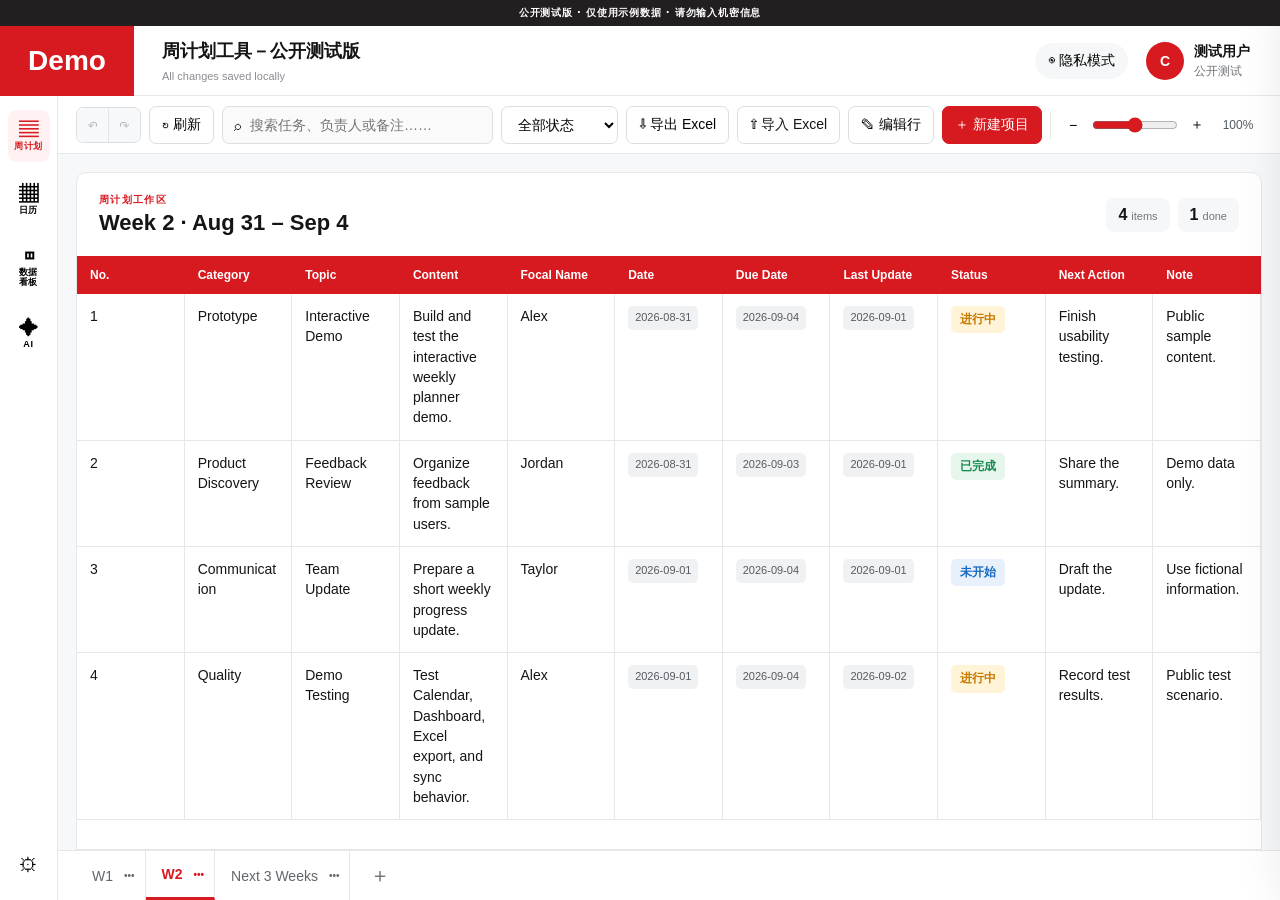
==== zh/index.html @ 909f1bc5 "Force refresh Dashboard print styles" ====
<!doctype html>
<html lang="zh-CN">
<head>
  <meta charset="UTF-8" />
  <meta name="viewport" content="width=device-width, initial-scale=1" />
  <title>Finance DT Weekly Plan</title>
  <link rel="stylesheet" href="styles.css" />
  <link rel="stylesheet" href="details.css" />
  <link rel="stylesheet" href="calendar.css" />
  <link rel="stylesheet" href="dashboard.css?v=20260903-2" /><link rel="stylesheet" href="demo.css" />
</head>
<body><div class="demo-banner">公开测试版 · 仅使用示例数据 · 请勿输入机密信息</div>
  <header class="topbar">
    <div class="brand">Demo</div>
    <div class="titleblock"><h1>周计划工具－公开测试版</h1><span id="saveState">所有更改均已保存在本浏览器</span></div>
    <button class="iconbtn" id="privacyBtn" title="隐私设置">◉ <span>隐私模式</span></button>
    <div class="avatar">C</div><div class="profile"><b>测试用户</b><small>公开测试</small></div>
  </header>
  <div class="app">
    <aside class="rail"><button id="weeklyBtn" class="selected ai-launch" title="打开周计划"><b>▤</b><small>周计划</small></button><button id="calendarBtn" class="ai-launch" title="打开日历"><b>▦</b><small>日历</small></button><button id="dashboardBtn" class="ai-launch dashboard-launch" title="打开数据看板"><b>◫</b><small>数据<br>看板</small></button><button id="railAI" class="ai-launch" title="打开 AI 助手"><b>✦</b><small>AI</small></button><span></span><button title="设置">⚙</button></aside>
    <aside class="agent hidden" id="agent">
      <div class="agenthead"><b>AI 助手</b><button id="closeAgent">×</button></div>
      <div class="agentbody" id="chat">
        <div class="welcome"><div class="spark">✦</div><h2>你好！👋</h2><p>我是你的计划助手，可以总结进度、发现风险并建议下一步行动。</p></div>
        <div class="privacy-note"><b>隐私优先</b><br><span id="privacyModeText">本地模式：计划数据仅保存在当前浏览器中。</span></div>
        <p class="label">可以试着问我</p>
        <div class="suggestions">
          <button>总结本周进展</button><button>本周有哪些风险？</button><button>建议下一步优先事项</button><button>哪些任务已逾期？</button>
        </div>
      </div>
      <form id="chatForm"><textarea id="chatInput" rows="2" placeholder="询问你的周计划……"></textarea><button type="submit">➤</button></form>
      <small class="disclaimer">AI 可能出错，请核对结果。</small>
    </aside>
    <main id="weeklyView">
      <div class="toolbar">
        <div class="history-controls"><button id="undoBtn" title="Undo (Command/Ctrl + Z)" disabled>↶</button><button id="redoBtn" title="Redo (Command/Ctrl + Shift + Z)" disabled>↷</button></div>
        <button id="refreshBtn" title="刷新周计划">↻ 刷新</button>
        <div class="search">⌕ <input id="search" placeholder="搜索任务、负责人或备注……" /></div>
        <select id="statusFilter"><option value="">全部状态</option><option>完成</option><option>WIP</option><option>Not Started</option></select>
        <button id="exportBtn">⇩ 导出 Excel</button><label class="button">⇧ 导入 Excel<input id="importInput" type="file" accept=".xlsx,.xls" hidden></label>
        <button id="editBtn">✎ 编辑行</button><button id="addBtn" class="primary">＋ 新建项目</button>
        <div class="zoom-control" title="Pinch trackpad or Ctrl/Command + scroll to zoom"><button id="zoomOut" aria-label="Zoom out">−</button><input id="zoomRange" type="range" min="60" max="140" step="5"><button id="zoomIn" aria-label="Zoom in">＋</button><button id="zoomValue" title="Reset zoom">100%</button></div>
      </div>
      <section class="sheet" id="sheet">
        <div class="sheethead"><div><p class="eyebrow">周计划工作区</p><h2 id="sheetTitle">Week 2 · Aug 31 – Sep 4</h2></div><div class="metrics" id="metrics"></div></div>
        <div class="tablewrap"><table><thead id="thead"></thead><tbody id="tbody"></tbody></table></div>
      </section>
      <nav class="tabs" id="tabs"></nav>
    </main>
    <main id="calendarView" class="calendar-view hidden">
      <div class="calendar-toolbar"><div><p class="eyebrow">每日计划</p><h2>日历</h2></div><div class="month-nav"><button id="prevMonth">‹</button><button id="todayBtn">今天</button><button id="nextMonth">›</button></div><button id="monthTitle" class="month-title" title="选择月份和年份"></button><button id="backToWeekly">返回周计划</button></div>
      <div class="calendar-layout"><section class="calendar-card"><div class="weekdays"><span>Sun</span><span>Mon</span><span>Tue</span><span>Wed</span><span>Thu</span><span>Fri</span><span>Sat</span></div><div class="calendar-grid" id="calendarGrid"></div></section><aside class="day-panel"><div class="day-heading"><div><p class="eyebrow">所选日期</p><h2 id="selectedDateTitle"></h2></div><button id="addTodo" class="primary">＋ 添加待办</button></div><div id="todoList" class="todo-list"></div></aside></div>
    </main>
    <main id="dashboardView" class="dashboard-view hidden">
      <div class="dashboard-toolbar"><div><p class="eyebrow">概览</p><h2>周度数据看板</h2><p id="dashboardPrintMeta" class="dashboard-print-meta"></p></div><label>周次<select id="dashboardWeek"></select></label><button id="dashboardExportPdf">⇩ 导出 PDF</button><button id="dashboardRefresh">↻ 刷新</button></div>
      <div class="dashboard-scroll"><section class="dashboard-cards" id="dashboardCards"></section><section class="dashboard-grid"><article class="dash-panel"><div class="panel-head"><h3>状态概览</h3><span id="weekComparison"></span></div><div id="statusOverview"></div></article><article class="dash-panel"><div class="panel-head"><h3>类别分布</h3></div><div id="categoryBreakdown"></div></article><article class="dash-panel"><div class="panel-head"><h3>需关注事项</h3></div><div id="attentionList"></div></article><article class="dash-panel"><div class="panel-head"><h3>每日计划与同步状态</h3></div><div id="dailyHealth"></div></article></section></div>
    </main>
  </div>
  <div class="drawer-backdrop" id="drawerBackdrop"></div>
  <aside class="edit-drawer" id="editDrawer">
    <div class="drawer-head"><div><p class="eyebrow">计划项目</p><h2 id="drawerTitle">编辑项目</h2></div><button id="closeDrawer">×</button></div>
    <form id="rowForm"><div id="formFields"></div><div class="drawer-actions"><button type="button" id="deleteRow" class="danger">删除</button><span></span><button type="button" id="cancelRow">取消</button><button type="submit" class="primary">保存</button></div></form>
  </aside>
  <div class="tab-menu" id="tabMenu"><button id="renameTab">✎ 重命名</button><button id="duplicateTab">▣ 复制</button><button id="deleteTab" class="delete-tab">⌫ Delete</button></div>
  <div class="row-menu" id="rowMenu"><button id="contextEdit">✎ 编辑行</button><button id="contextDuplicate">▣ 复制行</button><button id="contextDelete" class="delete-row-action">⌫ 删除行</button></div>
  <dialog id="todoDialog" class="todo-dialog"><form id="todoForm"><button type="button" class="x" id="closeTodo">×</button><p class="eyebrow">每日计划</p><h2 id="todoDialogTitle">添加待办</h2><label>标题<input name="title" required placeholder="需要完成什么？"></label><label>详情<textarea name="details" placeholder="备注或期望结果"></textarea></label><label>Status<select name="status"><option>Not Started</option><option>WIP</option><option>完成</option></select></label><label>Link <span class="optional">选填</span><input name="link" type="url" placeholder="https://example.com/document"></label><div class="daily-sync-hint">保存后，可点击待办上的<b>同步到周计划</b>，继续填写类别、负责人、日期和状态等信息。</div><div class="dialog-actions"><button type="button" id="deleteTodo" class="todo-delete">删除</button><span></span><button type="button" id="cancelTodo">取消</button><button class="primary" type="submit" id="saveTodo">添加待办</button></div></form></dialog>
  <dialog id="monthPicker" class="month-picker"><form method="dialog"><button class="x" value="cancel">×</button><p class="eyebrow">跳转日期</p><h2>选择月份和年份</h2><div class="wheel-picker"><label>月份<select id="monthWheel" size="5"></select></label><label>年份<select id="yearWheel" size="5"></select></label></div><div class="dialog-actions"><button value="cancel">取消</button><button value="default" id="applyMonth" class="primary">应用</button></div></form></dialog>
  <dialog id="privacyDialog"><form method="dialog"><button class="x">×</button><p class="eyebrow">AI 与数据</p><h2>隐私设置</h2><label class="toggleline"><span><b>使用已连接的 AI</b><small>将当前可见页面发送至公司管理的服务器。</small></span><input id="remoteToggle" type="checkbox" disabled></label><div class="policy"><b>建议的正式环境配置</b><p>API 密钥应仅保存在服务器端；启用 SSO 和角色权限；只发送必要数据；关闭模型响应存储，并确认公司的数据保留要求。</p></div><button class="primary" value="default">完成</button></form></dialog>
  <script src="vendor/exceljs.min.js"></script>
  <script src="app.js"></script>
</body>
</html>
---- zh/styles.css ----
:root{--red:#d71920;--red2:#b70910;--ink:#151515;--muted:#6f7378;--line:#e6e7e9;--soft:#f6f7f8;--green:#178b50;--amber:#c77a00;--blue:#1769c2}*{box-sizing:border-box}body{margin:0;font:14px Inter,ui-sans-serif,-apple-system,BlinkMacSystemFont,"Segoe UI",sans-serif;color:var(--ink);background:#fafafa}button,input,select,textarea{font:inherit}.topbar{height:70px;display:flex;align-items:center;background:#fff;border-bottom:1px solid var(--line)}.brand{height:70px;width:134px;background:var(--red);color:#fff;font-size:28px;font-weight:800;display:grid;place-items:center}.titleblock{padding:0 28px;flex:1}.titleblock h1{font-size:18px;margin:0 0 4px}.titleblock span{font-size:11px;color:#8a8d91}.avatar{width:38px;height:38px;border-radius:50%;background:var(--red);color:#fff;display:grid;place-items:center;font-weight:700;margin-left:18px}.profile{display:flex;flex-direction:column;margin:0 30px 0 10px}.profile small{color:var(--muted);margin-top:3px}.iconbtn{border:0;background:#f6f7f8;border-radius:20px;padding:9px 13px}.menubar{height:42px;display:flex;align-items:center;padding-left:148px;background:#fff;border-bottom:1px solid var(--line);gap:4px}.menubar button{border:0;background:transparent;padding:8px 14px;color:#484b50;border-radius:6px}.menubar .active{color:var(--red);background:#fff1f1}.app{height:calc(100vh - 112px);display:grid;grid-template-columns:58px 305px minmax(0,1fr)}.rail{background:#fff;border-right:1px solid var(--line);display:flex;flex-direction:column;align-items:center;padding:14px 0;gap:12px}.rail span{flex:1}.rail button{border:0;background:transparent;width:42px;height:42px;border-radius:9px;font-size:19px}.rail .selected,.rail button:hover{color:var(--red);background:#fff1f1}.agent{background:#fff;border-right:1px solid var(--line);display:flex;flex-direction:column;min-width:0}.agenthead{padding:20px;display:flex;justify-content:space-between;border-bottom:1px solid var(--line)}.agenthead button,.x{border:0;background:none;font-size:22px}.agentbody{padding:22px 16px;overflow:auto;flex:1}.spark{color:var(--red);font-size:25px}.welcome h2{font-size:20px;margin:12px 0 7px}.welcome p{line-height:1.6;color:#555}.privacy-note{background:#f4faf6;border:1px solid #d7ebdd;color:#245f3c;padding:12px;border-radius:9px;line-height:1.5}.privacy-note span{font-size:12px}.label{font-size:12px;color:#777;font-weight:700;margin-top:22px}.suggestions{display:flex;flex-wrap:wrap;gap:8px}.suggestions button{border:1px solid #ffd8d8;color:var(--red2);background:#fff7f7;border-radius:7px;padding:8px;text-align:left}.bubble{padding:11px 12px;margin:12px 0;border-radius:10px;line-height:1.55;white-space:pre-wrap}.bubble.user{background:#fff0f0;margin-left:30px}.bubble.ai{background:#f3f4f5;margin-right:10px}.agent form{margin:12px 14px 5px;border:1px solid #dcdfe2;border-radius:9px;display:flex;align-items:flex-end}.agent textarea{border:0;resize:none;padding:12px;outline:0;flex:1}.agent form button{border:0;background:var(--red);color:#fff;border-radius:50%;width:30px;height:30px;margin:8px}.disclaimer{text-align:center;color:#999;margin-bottom:10px}main{min-width:0;display:flex;flex-direction:column;background:#f7f8f9}.toolbar{height:58px;background:#fff;border-bottom:1px solid var(--line);display:flex;align-items:center;gap:8px;padding:0 18px}.toolbar button,.button,.toolbar select{border:1px solid #dcdfe2;background:#fff;border-radius:7px;padding:9px 12px;white-space:nowrap}.search{display:flex;align-items:center;gap:7px;border:1px solid #dcdfe2;background:#fafafa;border-radius:7px;padding:0 11px;flex:1;max-width:340px}.search input{height:36px;border:0;outline:0;background:transparent;width:100%}.primary{background:var(--red)!important;color:#fff!important;border-color:var(--red)!important}.sheet{margin:18px 18px 0;background:#fff;border:1px solid var(--line);border-radius:10px 10px 0 0;overflow:hidden;flex:1;min-height:0;display:flex;flex-direction:column}.sheethead{padding:20px 22px;display:flex;align-items:center;justify-content:space-between}.sheethead h2{margin:3px 0 0;font-size:22px}.eyebrow{color:var(--red);font-size:10px;letter-spacing:.13em;font-weight:800;margin:0}.metrics{display:flex;gap:8px}.metric{padding:8px 12px;background:var(--soft);border-radius:8px}.metric b{font-size:16px;margin-right:4px}.metric span{font-size:11px;color:#73767b}.tablewrap{overflow:auto;flex:1}.tablewrap table{border-collapse:separate;border-spacing:0;width:100%;min-width:1500px}.tablewrap th{position:sticky;top:0;z-index:1;background:var(--red);color:#fff;text-align:left;padding:12px 13px;font-size:12px}.tablewrap td{padding:12px 13px;border-right:1px solid var(--line);border-bottom:1px solid var(--line);vertical-align:top;line-height:1.45}.tablewrap tr:hover td{background:#fffafa}.tablewrap [contenteditable=true]{background:#fffbe8;outline:1px solid #f0c851}.badge{display:inline-block;padding:5px 9px;border-radius:5px;font-size:12px;font-weight:600}.done{background:#e7f6ed;color:var(--green)}.wip{background:#fff4d8;color:var(--amber)}.not-started{background:#e8f1fb;color:var(--blue)}.high{background:#fff0f0;color:#c5151c}.medium{background:#fff5e2;color:#ad6700}.tabs{height:50px;background:#fff;border-top:1px solid var(--line);display:flex;padding-left:18px}.tabs button{border:0;border-right:1px solid var(--line);background:#fff;padding:0 20px;color:#62666a}.tabs button.active{color:var(--red);border-bottom:3px solid var(--red);font-weight:700}dialog{border:0;border-radius:14px;padding:0;box-shadow:0 20px 80px #0004;max-width:500px}dialog::backdrop{background:#10101066}dialog form{padding:28px}.x{float:right}.toggleline{display:flex;justify-content:space-between;gap:30px;padding:18px 0}.toggleline span{display:flex;flex-direction:column;gap:5px}.toggleline small{color:var(--muted);line-height:1.4}.toggleline input{width:22px}.policy{background:#f5f6f7;padding:15px;border-radius:8px;margin-bottom:18px}.policy p{color:#5c6065;line-height:1.5;margin-bottom:0}@media(max-width:900px){.app{grid-template-columns:52px minmax(0,1fr)}.agent{position:fixed;z-index:5;left:52px;top:112px;bottom:0;width:310px;box-shadow:10px 0 30px #0002}.agent.hidden{display:none}.menubar{padding-left:10px}.brand{width:105px}.toolbar #exportBtn,.toolbar .button{display:none}}@media(min-width:901px){.agent.hidden{display:none}.app:has(.agent.hidden){grid-template-columns:58px minmax(0,1fr)}}
---- zh/details.css ----
.menubar { display: none; }
.app { height: calc(100vh - 70px); }
.app main { height: 100%; overflow: hidden; }
.sheet { min-height: 0; }
.zoom-control { display: flex; align-items: center; gap: 3px; margin-left: auto; padding-left: 8px; border-left: 1px solid var(--line); }
.history-controls { display: flex; border: 1px solid #dcdfe2; border-radius: 7px; overflow: hidden; flex: 0 0 auto; }
.history-controls button { border: 0; border-radius: 0; padding: 8px 11px; font-size: 18px; line-height: 18px; }
.history-controls button + button { border-left: 1px solid #e3e5e7; }
.history-controls button:disabled { color: #b8bcc0; background: #f7f8f9; cursor: not-allowed; }
.zoom-control button { border: 0; background: transparent; padding: 5px 7px; min-width: 28px; }
.zoom-control input { width: 86px; accent-color: var(--red); cursor: ew-resize; }
.zoom-control #zoomValue { min-width: 48px; color: #555b61; font-size: 12px; }
.tablewrap { min-height: 0; overflow-x: auto; overflow-y: auto; }
.tablewrap table { min-width: 0; table-layout: fixed; }
.tablewrap th { overflow: visible; }
.tablewrap td { overflow: hidden; text-overflow: ellipsis; word-break: break-word; }
.tablewrap th { font-size: var(--table-head-size, 12px); }
.tablewrap td { padding: var(--cell-pad-y, 12px) var(--cell-pad-x, 13px); }
.tablewrap tr { cursor: pointer; }
.tablewrap [contenteditable="true"] { background: inherit; outline: 0; }
.resize-handle { position: absolute; right: -3px; top: 0; width: 7px; height: 100%; cursor: col-resize; z-index: 3; }
.date-chip { display: inline-block; padding: 4px 7px; border-radius: 5px; background: #f0f1f2; color: #555b61; font-size: 11px; white-space: nowrap; }
button, .button, label[for], select, tbody tr, .resize-handle, input[type="checkbox"] { cursor: url("data:image/svg+xml,%3Csvg xmlns='http://www.w3.org/2000/svg' width='34' height='34'%3E%3Ctext x='1' y='25' font-size='23'%3E🐈‍⬛%3C/text%3E%3C/svg%3E") 4 4, pointer; }
.drawer-backdrop { position: fixed; inset: 0; background: #1113; z-index: 9; opacity: 0; pointer-events: none; transition: .2s; }
.drawer-backdrop.open { opacity: 1; pointer-events: auto; }
.edit-drawer { position: fixed; right: 0; top: 0; bottom: 0; width: min(520px, 94vw); z-index: 10; background: #fff; box-shadow: -15px 0 50px #0002; transform: translateX(105%); transition: .25s; display: flex; flex-direction: column; }
.edit-drawer.open { transform: none; }
.drawer-head { padding: 24px 28px; border-bottom: 1px solid var(--line); display: flex; justify-content: space-between; }
.drawer-head h2 { margin: 4px 0 0; }
.drawer-head button { border: 0; background: none; font-size: 26px; }
.edit-drawer form { display: flex; flex-direction: column; min-height: 0; flex: 1; }
.edit-drawer #formFields { padding: 22px 28px; overflow: auto; flex: 1; display: grid; grid-template-columns: 1fr 1fr; gap: 17px; }
.field { display: flex; flex-direction: column; gap: 7px; }
.field.wide { grid-column: 1 / -1; }
.field label { font-size: 12px; font-weight: 700; color: #4e5257; }
.field input, .field select, .field textarea { border: 1px solid #cfd3d8; border-radius: 6px; padding: 10px; outline: none; }
.field textarea { min-height: 88px; resize: vertical; }
.field input:focus, .field select:focus, .field textarea:focus { border-color: var(--red); box-shadow: 0 0 0 2px #d7192014; }
.field .new-category { display: none; margin-top: 2px; }
.field .new-category.show { display: block; }
.category-picker { position: relative; }
.category-trigger { width: 100%; min-height: 40px; display: flex; align-items: center; justify-content: space-between; border: 1px solid #cfd3d8; border-radius: 6px; padding: 8px 11px; background: #fff; text-align: left; }
.category-trigger b { color: #74787d; }
.category-menu { display: none; position: absolute; z-index: 30; top: calc(100% + 5px); left: 0; right: 0; padding: 5px; background: #fff; border: 1px solid #d8dade; border-radius: 9px; box-shadow: 0 12px 30px #0002; }
.category-menu.open { display: block; }
.category-options { max-height: 114px; overflow-y: auto; padding-right: 2px; }
.category-options button { width: 100%; height: 38px; display: grid; grid-template-columns: 10px 1fr 20px; align-items: center; gap: 8px; border: 0; border-radius: 5px; background: #fff; padding: 0 9px; text-align: left; }
.category-options button:hover, .category-options button.chosen { background: #f1f3f5; }
.category-options i { width: 7px; height: 7px; border-radius: 50%; background: #91969c; }
.category-options button:nth-child(3n+1) i { background: #d71920; }
.category-options button:nth-child(3n+2) i { background: #1769c2; }
.category-options button:nth-child(3n) i { background: #178b50; }
.category-options b { color: var(--red); }
.category-new { width: 100%; height: 40px; margin-top: 5px; border: 0; border-top: 1px solid #f1c7c9; border-radius: 0 0 6px 6px; background: #fff4f4; color: var(--red); font-weight: 700; text-align: left; padding: 0 12px; }
.category-new:hover { background: #ffe8e8; }
.field .status-select { font-weight: 700; border-color: transparent; }
.field .status-select.status-not-started { color: #1769c2; background: #e8f1fb; }
.field .status-select.status-wip { color: #a96300; background: #fff1c9; }
.field .status-select.status-done { color: #137846; background: #e2f4e9; }
.field .status-select option { background: #fff; }
.field .status-select option.status-not-started { color: #1769c2; }
.field .status-select option.status-wip { color: #a96300; }
.field .status-select option.status-done { color: #137846; }
.status-picker { position: relative; }
.status-trigger { width: 100%; min-height: 40px; display: flex; align-items: center; justify-content: space-between; border: 1px solid #cfd3d8; border-radius: 6px; padding: 8px 11px; background: #fff; color: #25282b; text-align: left; font-weight: 500; }
.status-trigger b { color: #74787d; }
.status-menu { display: none; position: absolute; z-index: 30; top: calc(100% + 5px); left: 0; right: 0; padding: 6px; background: #fff; border: 1px solid #d8dade; border-radius: 9px; box-shadow: 0 12px 30px #0002; }
.status-menu.open { display: grid; gap: 5px; }
.status-menu button { height: 40px; display: grid; grid-template-columns: 11px 1fr 20px; align-items: center; gap: 9px; border: 1px solid transparent; border-radius: 6px; padding: 0 10px; text-align: left; font-weight: 700; }
.status-menu button i { width: 8px; height: 8px; border-radius: 50%; }
.status-menu .status-not-started { color: #1769c2; background: #edf5fd; }
.status-menu .status-not-started i { background: #1769c2; }
.status-menu .status-wip { color: #a96300; background: #fff6dc; }
.status-menu .status-wip i { background: #e8a500; }
.status-menu .status-done { color: #137846; background: #e9f7ee; }
.status-menu .status-done i { background: #178b50; }
.status-menu button:hover, .status-menu button.chosen { border-color: currentColor; }
.drawer-actions { border-top: 1px solid var(--line); padding: 16px 28px; display: flex; gap: 9px; }
.drawer-actions span { flex: 1; }
.drawer-actions button { padding: 9px 16px; border: 1px solid #d4d7da; background: #fff; border-radius: 6px; }
.drawer-actions .danger { color: #b51218; border-color: #efc8ca; }
@media (max-width: 900px) { .agent { top: 70px; } .zoom-control input { display: none; } }
.tabs { overflow-x: auto; overflow-y: visible; flex-shrink: 0; }
.tab-item { display: flex; border-right: 1px solid var(--line); flex: 0 0 auto; }
.tab-item > button { border: 0; background: #fff; padding: 0 6px 0 16px; color: #62666a; }
.tab-item .tab-more { padding: 0 10px 0 5px; font-size: 10px; }
.tab-item.active { border-bottom: 3px solid var(--red); }
.tab-item.active button { color: var(--red); font-weight: 700; }
.tabs .add-sheet { border: 0; background: #fff; min-width: 48px; font-size: 20px; }
.tab-menu { display: none; position: fixed; z-index: 20; width: 140px; padding: 6px; background: #fff; border: 1px solid var(--line); border-radius: 8px; box-shadow: 0 10px 30px #0002; }
.tab-menu.open { display: flex; flex-direction: column; }
.tab-menu button { border: 0; background: #fff; padding: 9px 10px; text-align: left; border-radius: 5px; }
.tab-menu button:hover { background: #fff1f1; color: var(--red); }
.tab-menu .delete-tab { color: #b51218; border-top: 1px solid var(--line); border-radius: 0 0 5px 5px; margin-top: 4px; }
.rail .ai-launch { height: 52px; display: flex; flex-direction: column; align-items: center; justify-content: center; gap: 1px; }
.rail .ai-launch b { font-size: 19px; line-height: 19px; }
.rail .ai-launch small { font-size: 9px; font-weight: 800; letter-spacing: .08em; }
.rail .dashboard-launch { height: 58px; }
.rail .dashboard-launch small { line-height: 10px; }
.row-menu { display: none; position: fixed; z-index: 25; width: 170px; padding: 6px; background: #fff; border: 1px solid var(--line); border-radius: 8px; box-shadow: 0 12px 35px #0003; }
.row-menu.open { display: flex; flex-direction: column; }
.row-menu button { border: 0; background: #fff; padding: 10px; text-align: left; border-radius: 5px; }
.row-menu button:hover { color: var(--red); background: #fff1f1; }
.row-menu .delete-row-action { color: #b51218; border-top: 1px solid var(--line); margin-top: 4px; border-radius: 0 0 5px 5px; }
#newTodoCategoryLabel { padding: 11px; background: #fff3f3; border-left: 3px solid var(--red); border-radius: 5px; }
#newTodoCategoryLabel.hidden { display: none; }
.daily-sync-hint { color: #5f656b; background: #f4f7fa; border-left: 3px solid #1769c2; border-radius: 5px; padding: 11px 12px; font-size: 12px; line-height: 1.5; }
.optional { color: #969ba0; font-size: 10px; font-weight: 500; margin-left: 4px; }
.todo-link { display: inline-flex; align-items: center; gap: 5px; margin-top: 7px; color: #1769c2; font-size: 12px; text-decoration: none; }
.todo-link:hover { text-decoration: underline; }
.note-link { color: #1769c2; text-decoration: underline; word-break: break-all; }
.note-link:hover { color: var(--red); }
.tablewrap tr.daily-orphan td { background: #eff0f1; color: #8a8e93; }
.tablewrap tr.daily-orphan:hover td { background: #e6e7e8; }
.tablewrap tr.daily-orphan .badge { filter: grayscale(1); opacity: .65; }
.orphan-label { display: block; width: max-content; margin-top: 6px; padding: 3px 6px; border-radius: 4px; color: #6f7479; background: #dfe1e3; font-size: 10px; font-weight: 700; }
.todo-card { display: grid; grid-template-columns: 30px 1fr; gap: 8px; cursor: pointer; }
.todo-card.completed h3 { color: #858a8f; text-decoration: line-through; }
.todo-card.missing-sync { background: #f1f2f3; border-color: #d7dade; color: #8a8f94; }
.todo-card.missing-sync h3, .todo-card.missing-sync p { color: #8a8f94; }
.sync-missing { margin-left: auto; color: #858a8f; font-size: 11px; font-weight: 700; }
.todo-meta .sync-back { margin-left: 4px; color: #1769c2; border-color: #b9d4ef; background: #f4f9fe; font-weight: 700; }
.todo-meta .sync-back:hover { color: #fff; background: #1769c2; }
.todo-meta .view-weekly { margin-left: 4px; color: #1769c2; border-color: #b9d4ef; background: #f4f9fe; font-weight: 700; }
.todo-meta .view-weekly:hover { color: #fff; background: #1769c2; }
.tablewrap tr.linked-highlight td { animation: linked-row-highlight 2.2s ease; }
@keyframes linked-row-highlight { 0%,45% { background: #fff0b8; box-shadow: inset 0 2px #e7a900, inset 0 -2px #e7a900; } 100% { background: #fff; box-shadow: none; } }
.ai-proposal { margin: 12px 0; padding: 12px; border: 1px solid #efc7c9; border-radius: 9px; background: #fffafa; }
.ai-proposal > p { color: #62676c; line-height: 1.45; }
.proposal-detail { display: grid; gap: 6px; margin: 10px 0; }
.proposal-detail span { display: grid; grid-template-columns: 90px 1fr; gap: 8px; padding: 6px; background: #fff; border-radius: 5px; }
.proposal-detail small { color: #8a8f94; text-transform: capitalize; }
.ai-proposal > div:last-child { display: flex; justify-content: flex-end; gap: 6px; }
.ai-proposal button { border: 1px solid #d7dade; background: #fff; border-radius: 5px; padding: 7px 9px; }
.ai-proposal .proposal-apply { color: #fff; background: var(--red); border-color: var(--red); }
.ai-proposal.applied { color: var(--green); background: #eef8f2; border-color: #bfdfcb; font-weight: 700; }

/* AI opens as a floating dropdown and never changes the workspace width. */
.app, .app:has(.agent.hidden) { grid-template-columns: 58px minmax(0, 1fr); }
body .agent { position: fixed; z-index: 45; left: 64px; top: 212px; bottom: auto; width: 340px; height: min(650px, calc(100vh - 230px)); min-height: 360px; border: 1px solid #dfe1e4; border-radius: 0 12px 12px 12px; box-shadow: 0 18px 55px #0003; overflow: hidden; }
body .agent::before { content: ""; position: fixed; left: 57px; top: 212px; width: 14px; height: 14px; background: #fff; border-left: 1px solid #dfe1e4; border-top: 1px solid #dfe1e4; transform: rotate(-45deg); }
body .agent.hidden { display: none; }
@media(max-width:900px){body .agent{left:58px;top:212px;width:min(340px,calc(100vw - 70px));height:min(600px,calc(100vh - 225px));bottom:auto;min-height:320px}body .agent::before{left:51px;top:212px}}
.todo-check { width: 23px; height: 23px; border: 2px solid #aeb3b8; border-radius: 50%; background: #fff; padding: 0; display: grid; place-items: center; color: #fff; font-size: 13px; }
.todo-check.done { border-color: #178b50; background: #178b50; }
.todo-card-body { min-width: 0; }
.dialog-actions > span { flex: 1; }
.dialog-actions .todo-delete { color: #b51218; border-color: #efc8ca; }
---- zh/calendar.css ----
.calendar-view.hidden, #weeklyView.hidden { display: none; }
.calendar-view { min-width: 0; height: 100%; overflow: hidden; background: #f6f7f8; }
.calendar-toolbar { height: 76px; display: flex; align-items: center; gap: 18px; padding: 0 22px; background: #fff; border-bottom: 1px solid var(--line); }
.calendar-toolbar h2 { margin: 3px 0 0; }.calendar-toolbar > #monthTitle { flex: 1; text-align: center; font-size: 18px; }.month-nav { display: flex; gap: 5px; }.calendar-toolbar button { border: 1px solid #d8dade; background: #fff; border-radius: 6px; padding: 8px 11px; }
.calendar-layout { height: calc(100% - 76px); display: grid; grid-template-columns: minmax(500px, 1.5fr) minmax(320px, .7fr); gap: 16px; padding: 16px; }.calendar-card,.day-panel { min-height: 0; background: #fff; border: 1px solid var(--line); border-radius: 10px; overflow: hidden; }
.weekdays,.calendar-grid { display: grid; grid-template-columns: repeat(7,1fr); }.weekdays { height: 42px; align-items: center; text-align: center; color: #74787d; font-size: 11px; font-weight: 700; border-bottom: 1px solid var(--line); }.calendar-grid { height: calc(100% - 42px); grid-template-rows: repeat(6,1fr); }
.calendar-day { position: relative; border: 0; border-right: 1px solid var(--line); border-bottom: 1px solid var(--line); background: #fff; padding: 9px; text-align: left; min-height: 64px; }.calendar-day.other { color: #b9bdc1; background: #fafafa; }.calendar-day.selected { background: #fff2f2; box-shadow: inset 0 0 0 2px var(--red); }.calendar-day.today .day-number { background: var(--red); color: #fff; }.day-number { display: grid; place-items: center; width: 25px; height: 25px; border-radius: 50%; font-size: 12px; }.todo-count { position: absolute; left: 9px; right: 9px; bottom: 8px; color: var(--red); background: #fff0f0; border-radius: 4px; padding: 4px 6px; font-size: 10px; overflow: hidden; text-overflow: ellipsis; white-space: nowrap; }
.day-panel { display: flex; flex-direction: column; }.day-heading { padding: 18px; display: flex; align-items: center; justify-content: space-between; border-bottom: 1px solid var(--line); }.day-heading h2 { margin: 3px 0 0; font-size: 17px; }.day-heading button { border: 0; border-radius: 6px; padding: 9px 11px; }.todo-list { overflow: auto; padding: 12px; }.todo-empty { color: #8b8f94; text-align: center; padding: 50px 15px; }
.todo-card { border: 1px solid var(--line); border-radius: 8px; padding: 13px; margin-bottom: 9px; }.todo-card h3 { font-size: 14px; margin: 0 0 7px; }.todo-card p { color: #686c71; line-height: 1.45; margin: 5px 0; }.todo-meta { display: flex; align-items: center; gap: 7px; margin-top: 10px; }.todo-category { background: #f0f1f2; padding: 4px 7px; border-radius: 4px; font-size: 10px; }.todo-meta button { margin-left: auto; border: 1px solid #f0c5c7; background: #fff; color: var(--red); border-radius: 5px; padding: 5px 8px; }.todo-meta .synced { margin-left: auto; color: var(--green); font-size: 11px; }
.todo-card.status-not-started { border-left: 4px solid #1769c2; background: #f7fbff; }.todo-card.status-wip { border-left: 4px solid #e8a500; background: #fffdf5; }.todo-card.status-done { border-left: 4px solid #178b50; background: #f7fcf9; }
.todo-status { padding: 4px 7px; border-radius: 4px; font-size: 10px; font-weight: 700; }.todo-status.status-not-started { color: #1769c2; background: #e8f1fb; }.todo-status.status-wip { color: #a96300; background: #fff1c9; }.todo-status.status-done { color: #137846; background: #e2f4e9; }
.todo-dialog { width: min(460px,92vw); }.todo-dialog form { display: flex; flex-direction: column; gap: 14px; }.todo-dialog label { display: flex; flex-direction: column; gap: 6px; font-size: 12px; font-weight: 700; }.todo-dialog input,.todo-dialog select,.todo-dialog textarea { border: 1px solid #cfd3d8; border-radius: 6px; padding: 10px; }.todo-dialog textarea { min-height: 76px; resize: vertical; }.todo-dialog .sync-choice { flex-direction: row; align-items: flex-start; background: #f5f8fc; padding: 12px; border-radius: 7px; }.sync-choice span { display: flex; flex-direction: column; gap: 4px; }.sync-choice small { color: #74787d; font-weight: 400; }.todo-dialog .hidden { display: none; }.dialog-actions { display: flex; justify-content: flex-end; gap: 8px; }.dialog-actions button { border: 1px solid #d5d8db; background: #fff; border-radius: 6px; padding: 9px 14px; }
@media(max-width:900px){.calendar-layout{grid-template-columns:1fr}.day-panel{position:fixed;right:0;top:70px;bottom:0;width:min(380px,90vw);z-index:6;box-shadow:-10px 0 30px #0002}}
.calendar-toolbar .month-title { flex: 1; border: 0; background: transparent; text-align: center; font-size: 18px; font-weight: 700; color: var(--ink); }
.calendar-toolbar .month-title:hover { color: var(--red); background: #fff5f5; }
.month-picker { width: min(420px,90vw); }
.wheel-picker { display: grid; grid-template-columns: 1fr 1fr; gap: 14px; margin: 20px 0; }
.wheel-picker label { display: flex; flex-direction: column; gap: 7px; color: #656a70; font-size: 12px; font-weight: 700; }
.wheel-picker select { height: 180px; border: 1px solid #d7dade; border-radius: 8px; padding: 5px; overflow-y: auto; outline: none; }
.wheel-picker option { padding: 8px 10px; border-radius: 5px; text-align: center; font-size: 14px; }
.wheel-picker option:checked { color: #fff; background: var(--red) linear-gradient(0deg,var(--red),var(--red)); }
---- zh/dashboard.css ----
.dashboard-view.hidden { display: none; }
.dashboard-view { min-width: 0; height: 100%; overflow: hidden; background: #f5f6f7; }
.dashboard-toolbar { height: 76px; display: flex; align-items: center; gap: 16px; padding: 0 22px; background: #fff; border-bottom: 1px solid var(--line); }
.dashboard-toolbar h2 { margin: 3px 0 0; }.dashboard-toolbar > div { flex: 1; }.dashboard-toolbar label { display: flex; align-items: center; gap: 8px; color: #686d72; font-size: 12px; font-weight: 700; }.dashboard-toolbar select,.dashboard-toolbar button { border: 1px solid #d6d9dc; background: #fff; border-radius: 7px; padding: 9px 12px; }
.dashboard-scroll { height: calc(100% - 76px); overflow: auto; padding: 18px; }.dashboard-cards { display: grid; grid-template-columns: repeat(5,minmax(120px,1fr)); gap: 12px; margin-bottom: 14px; }.dash-card { background: #fff; border: 1px solid var(--line); border-radius: 10px; padding: 16px; }.dash-card span { color: #777c81; font-size: 11px; font-weight: 700; }.dash-card b { display: block; margin-top: 7px; font-size: 26px; }.dash-card.danger b { color: #c91a21; }.dash-card.success b { color: #178b50; }
.dashboard-grid { display: grid; grid-template-columns: 1fr 1fr; gap: 14px; }.dash-panel { min-height: 240px; background: #fff; border: 1px solid var(--line); border-radius: 10px; padding: 17px; }.panel-head { display: flex; justify-content: space-between; align-items: center; border-bottom: 1px solid #eceeef; padding-bottom: 12px; margin-bottom: 15px; }.panel-head h3 { margin: 0; font-size: 14px; }.panel-head span { color: #777c81; font-size: 11px; }
.status-layout { display: flex; align-items: center; gap: 28px; }.status-donut { width: 130px; height: 130px; border-radius: 50%; display: grid; place-items: center; }.status-donut::after { content:""; width: 78px; height: 78px; border-radius: 50%; background:#fff; }.status-legend { display: grid; gap: 10px; flex: 1; }.legend-row { display: flex; align-items: center; gap: 8px; }.legend-row i { width: 9px; height: 9px; border-radius: 50%; }.legend-row span { flex: 1; color: #666b70; }.legend-row b { font-size: 13px; }
.category-row { margin-bottom: 13px; }.category-label { display: flex; justify-content: space-between; margin-bottom: 5px; font-size: 12px; }.category-bar { height: 7px; border-radius: 8px; background: #eceeef; overflow: hidden; }.category-bar i { display: block; height: 100%; border-radius: 8px; background: var(--red); }
.attention-item { display: grid; grid-template-columns: 8px 1fr auto; gap: 9px; padding: 10px 0; border-bottom: 1px solid #eff0f1; }.attention-item i { width: 7px; height: 7px; margin-top: 5px; border-radius: 50%; background: #e19a00; }.attention-item b { font-size: 12px; }.attention-item small { color: #858a8f; }.empty-state { color: #8a8f94; padding: 35px 0; text-align: center; }
.health-row { display: flex; justify-content: space-between; align-items: center; padding: 12px; margin-bottom: 8px; border-radius: 7px; background: #f6f7f8; }.health-row span { color: #64696e; }.health-row b { font-size: 17px; }.health-row.good b { color: #178b50; }.health-row.warn b { color: #c67b00; }
.dashboard-print-meta { display: none; margin: 5px 0 0; color: #6f7479; font-size: 11px; }
@media(max-width:1050px){.dashboard-cards{grid-template-columns:repeat(3,1fr)}.dashboard-grid{grid-template-columns:1fr}}
@media print {
  @page { size: landscape; margin: 7mm; }
  body.dashboard-printing { background: #fff; print-color-adjust: exact; -webkit-print-color-adjust: exact; }
  body.dashboard-printing .topbar, body.dashboard-printing .rail, body.dashboard-printing #weeklyView, body.dashboard-printing #calendarView, body.dashboard-printing .agent, body.dashboard-printing dialog, body.dashboard-printing .drawer-backdrop, body.dashboard-printing .edit-drawer { display: none !important; }
  body.dashboard-printing .app { display: block; height: auto !important; }
  body.dashboard-printing #dashboardView { display: block !important; height: auto; overflow: visible; background: #fff; }
  body.dashboard-printing .dashboard-toolbar { height: auto; padding: 0 0 7px; border-bottom: 2px solid #d71920; }
  body.dashboard-printing .dashboard-toolbar h2 { font-size: 18px; margin-top: 1px; }
  body.dashboard-printing .dashboard-toolbar .eyebrow { font-size: 8px; }
  body.dashboard-printing .dashboard-toolbar label, body.dashboard-printing .dashboard-toolbar button { display: none; }
  body.dashboard-printing .dashboard-print-meta { display: block; }
  body.dashboard-printing .dashboard-scroll { height: auto; overflow: visible; padding: 8px 0 0; }
  body.dashboard-printing .dashboard-cards { grid-template-columns: repeat(5,1fr); gap: 7px; margin-bottom: 7px; break-inside: avoid; }
  body.dashboard-printing .dash-card { padding: 8px 10px; border-radius: 6px; }
  body.dashboard-printing .dash-card span { font-size: 8px; }
  body.dashboard-printing .dash-card b { margin-top: 2px; font-size: 18px; }
  body.dashboard-printing .dashboard-grid { grid-template-columns: repeat(4,minmax(0,1fr)); gap: 7px; align-items: start; }
  body.dashboard-printing .dash-card, body.dashboard-printing .dash-panel { break-inside: avoid; box-shadow: none; }
  body.dashboard-printing .dash-panel { min-height: 0; padding: 9px 11px; border-radius: 6px; }
  body.dashboard-printing .panel-head { padding-bottom: 6px; margin-bottom: 7px; }
  body.dashboard-printing .panel-head h3 { font-size: 11px; }
  body.dashboard-printing .panel-head span { font-size: 8px; }
  body.dashboard-printing .status-layout { gap: 7px; }
  body.dashboard-printing .status-donut { width: 56px; height: 56px; flex: 0 0 56px; }
  body.dashboard-printing .status-donut::after { width: 34px; height: 34px; }
  body.dashboard-printing .status-legend { gap: 5px; }
  body.dashboard-printing .legend-row, body.dashboard-printing .category-label, body.dashboard-printing .attention-item, body.dashboard-printing .health-row { font-size: 9px; }
  body.dashboard-printing .category-row { margin-bottom: 6px; }
  body.dashboard-printing .category-bar { height: 5px; }
  body.dashboard-printing .attention-item { gap: 6px; padding: 5px 0; }
  body.dashboard-printing .attention-item b { font-size: 9px; }
  body.dashboard-printing .health-row { padding: 6px 8px; margin-bottom: 4px; }
  body.dashboard-printing .health-row b { font-size: 12px; }
  body.dashboard-printing .empty-state { padding: 16px 0; }
}
---- zh/demo.css ----
.demo-banner{position:fixed;z-index:100;left:0;right:0;top:0;height:26px;display:grid;place-items:center;background:#231f20;color:#fff;font:700 10px system-ui;letter-spacing:.08em}.topbar{margin-top:26px}.app{height:calc(100vh - 96px)!important}body .agent{top:238px!important}
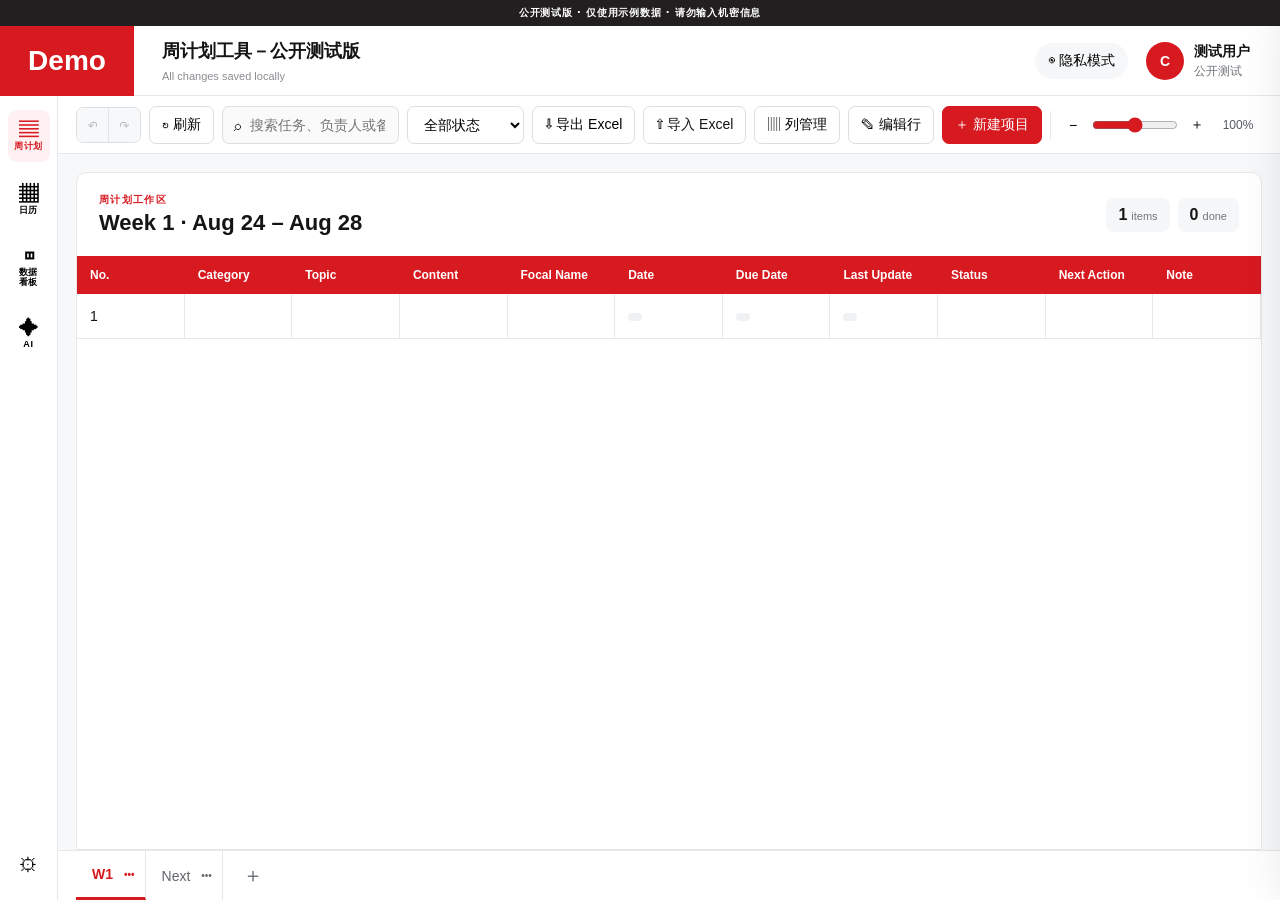
==== commit 25d18717: "Add flexible columns and due-date Calendar view" ====
--- a/zh/index.html
+++ b/zh/index.html
@@ -5,9 +5,9 @@
   <meta name="viewport" content="width=device-width, initial-scale=1" />
   <title>Finance DT Weekly Plan</title>
   <link rel="stylesheet" href="styles.css" />
-  <link rel="stylesheet" href="details.css" />
-  <link rel="stylesheet" href="calendar.css" />
-  <link rel="stylesheet" href="dashboard.css?v=20260903-2" /><link rel="stylesheet" href="demo.css" />
+  <link rel="stylesheet" href="details.css?v=4" />
+  <link rel="stylesheet" href="calendar.css?v=4" />
+  <link rel="stylesheet" href="dashboard.css?v=20260903-3" /><link rel="stylesheet" href="demo.css" />
 </head>
 <body><div class="demo-banner">公开测试版 · 仅使用示例数据 · 请勿输入机密信息</div>
   <header class="topbar">
@@ -38,7 +38,7 @@
         <div class="search">⌕ <input id="search" placeholder="搜索任务、负责人或备注……" /></div>
         <select id="statusFilter"><option value="">全部状态</option><option>完成</option><option>WIP</option><option>Not Started</option></select>
         <button id="exportBtn">⇩ 导出 Excel</button><label class="button">⇧ 导入 Excel<input id="importInput" type="file" accept=".xlsx,.xls" hidden></label>
-        <button id="editBtn">✎ 编辑行</button><button id="addBtn" class="primary">＋ 新建项目</button>
+        <button id="columnsBtn">▥ 列管理</button><button id="editBtn">✎ 编辑行</button><button id="addBtn" class="primary">＋ 新建项目</button>
         <div class="zoom-control" title="Pinch trackpad or Ctrl/Command + scroll to zoom"><button id="zoomOut" aria-label="Zoom out">−</button><input id="zoomRange" type="range" min="60" max="140" step="5"><button id="zoomIn" aria-label="Zoom in">＋</button><button id="zoomValue" title="Reset zoom">100%</button></div>
       </div>
       <section class="sheet" id="sheet">
@@ -63,10 +63,11 @@
   </aside>
   <div class="tab-menu" id="tabMenu"><button id="renameTab">✎ 重命名</button><button id="duplicateTab">▣ 复制</button><button id="deleteTab" class="delete-tab">⌫ Delete</button></div>
   <div class="row-menu" id="rowMenu"><button id="contextEdit">✎ 编辑行</button><button id="contextDuplicate">▣ 复制行</button><button id="contextDelete" class="delete-row-action">⌫ 删除行</button></div>
+  <div class="column-menu" id="columnMenu"><button id="addColumn">＋ 添加列</button><button id="renameColumn">✎ 重命名列</button><button id="duplicateColumn">▣ 复制列</button><button id="moveColumnLeft">← 左移</button><button id="moveColumnRight">→ 右移</button><button id="deleteColumn" class="delete-column-action">⌫ 删除列</button></div>
   <dialog id="todoDialog" class="todo-dialog"><form id="todoForm"><button type="button" class="x" id="closeTodo">×</button><p class="eyebrow">每日计划</p><h2 id="todoDialogTitle">添加待办</h2><label>标题<input name="title" required placeholder="需要完成什么？"></label><label>详情<textarea name="details" placeholder="备注或期望结果"></textarea></label><label>Status<select name="status"><option>Not Started</option><option>WIP</option><option>完成</option></select></label><label>Link <span class="optional">选填</span><input name="link" type="url" placeholder="https://example.com/document"></label><div class="daily-sync-hint">保存后，可点击待办上的<b>同步到周计划</b>，继续填写类别、负责人、日期和状态等信息。</div><div class="dialog-actions"><button type="button" id="deleteTodo" class="todo-delete">删除</button><span></span><button type="button" id="cancelTodo">取消</button><button class="primary" type="submit" id="saveTodo">添加待办</button></div></form></dialog>
   <dialog id="monthPicker" class="month-picker"><form method="dialog"><button class="x" value="cancel">×</button><p class="eyebrow">跳转日期</p><h2>选择月份和年份</h2><div class="wheel-picker"><label>月份<select id="monthWheel" size="5"></select></label><label>年份<select id="yearWheel" size="5"></select></label></div><div class="dialog-actions"><button value="cancel">取消</button><button value="default" id="applyMonth" class="primary">应用</button></div></form></dialog>
   <dialog id="privacyDialog"><form method="dialog"><button class="x">×</button><p class="eyebrow">AI 与数据</p><h2>隐私设置</h2><label class="toggleline"><span><b>使用已连接的 AI</b><small>将当前可见页面发送至公司管理的服务器。</small></span><input id="remoteToggle" type="checkbox" disabled></label><div class="policy"><b>建议的正式环境配置</b><p>API 密钥应仅保存在服务器端；启用 SSO 和角色权限；只发送必要数据；关闭模型响应存储，并确认公司的数据保留要求。</p></div><button class="primary" value="default">完成</button></form></dialog>
   <script src="vendor/exceljs.min.js"></script>
-  <script src="app.js"></script>
+  <script src="app.js?v=4"></script>
 </body>
 </html>
--- a/zh/details.css
+++ b/zh/details.css
@@ -102,6 +102,9 @@
 .row-menu button { border: 0; background: #fff; padding: 10px; text-align: left; border-radius: 5px; }
 .row-menu button:hover { color: var(--red); background: #fff1f1; }
 .row-menu .delete-row-action { color: #b51218; border-top: 1px solid var(--line); margin-top: 4px; border-radius: 0 0 5px 5px; }
+.column-menu { display: none; position: fixed; z-index: 28; width: 180px; padding: 6px; background: #fff; border: 1px solid var(--line); border-radius: 8px; box-shadow: 0 12px 35px #0003; }
+.column-menu.open { display: flex; flex-direction: column; }.column-menu button { border: 0; background: #fff; padding: 9px 10px; text-align: left; border-radius: 5px; }.column-menu button:hover { color: var(--red); background: #fff1f1; }.column-menu .delete-column-action { color: #b51218; border-top: 1px solid var(--line); margin-top: 4px; }
+.tablewrap td.priority-cell { font-weight: 700; }.tablewrap td.priority-high { color: #a50f15; background: #ffe8e9 !important; }.tablewrap td.priority-medium { color: #9a5b00; background: #fff2cf !important; }.tablewrap td.priority-low { color: #1769c2; background: #e8f1fb !important; }
 #newTodoCategoryLabel { padding: 11px; background: #fff3f3; border-left: 3px solid var(--red); border-radius: 5px; }
 #newTodoCategoryLabel.hidden { display: none; }
 .daily-sync-hint { color: #5f656b; background: #f4f7fa; border-left: 3px solid #1769c2; border-radius: 5px; padding: 11px 12px; font-size: 12px; line-height: 1.5; }
--- a/zh/calendar.css
+++ b/zh/calendar.css
@@ -9,6 +9,8 @@
 .todo-card { border: 1px solid var(--line); border-radius: 8px; padding: 13px; margin-bottom: 9px; }.todo-card h3 { font-size: 14px; margin: 0 0 7px; }.todo-card p { color: #686c71; line-height: 1.45; margin: 5px 0; }.todo-meta { display: flex; align-items: center; gap: 7px; margin-top: 10px; }.todo-category { background: #f0f1f2; padding: 4px 7px; border-radius: 4px; font-size: 10px; }.todo-meta button { margin-left: auto; border: 1px solid #f0c5c7; background: #fff; color: var(--red); border-radius: 5px; padding: 5px 8px; }.todo-meta .synced { margin-left: auto; color: var(--green); font-size: 11px; }
 .todo-card.status-not-started { border-left: 4px solid #1769c2; background: #f7fbff; }.todo-card.status-wip { border-left: 4px solid #e8a500; background: #fffdf5; }.todo-card.status-done { border-left: 4px solid #178b50; background: #f7fcf9; }
 .todo-status { padding: 4px 7px; border-radius: 4px; font-size: 10px; font-weight: 700; }.todo-status.status-not-started { color: #1769c2; background: #e8f1fb; }.todo-status.status-wip { color: #a96300; background: #fff1c9; }.todo-status.status-done { color: #137846; background: #e2f4e9; }
+.weekly-due-card { border-left: 4px solid #d71920; background: #fff8f8; }.due-label { padding: 4px 7px; border-radius: 4px; color: #fff; background: #d71920; font-size: 10px; font-weight: 800; letter-spacing: .06em; }.weekly-due-card .due-source { color: #74787d; font-size: 10px; }
+.calendar-day .due-count { position: absolute; top: 9px; right: 8px; padding: 2px 5px; border-radius: 4px; color: #b51218; background: #ffe7e8; font-size: 9px; font-weight: 800; }
 .todo-dialog { width: min(460px,92vw); }.todo-dialog form { display: flex; flex-direction: column; gap: 14px; }.todo-dialog label { display: flex; flex-direction: column; gap: 6px; font-size: 12px; font-weight: 700; }.todo-dialog input,.todo-dialog select,.todo-dialog textarea { border: 1px solid #cfd3d8; border-radius: 6px; padding: 10px; }.todo-dialog textarea { min-height: 76px; resize: vertical; }.todo-dialog .sync-choice { flex-direction: row; align-items: flex-start; background: #f5f8fc; padding: 12px; border-radius: 7px; }.sync-choice span { display: flex; flex-direction: column; gap: 4px; }.sync-choice small { color: #74787d; font-weight: 400; }.todo-dialog .hidden { display: none; }.dialog-actions { display: flex; justify-content: flex-end; gap: 8px; }.dialog-actions button { border: 1px solid #d5d8db; background: #fff; border-radius: 6px; padding: 9px 14px; }
 @media(max-width:900px){.calendar-layout{grid-template-columns:1fr}.day-panel{position:fixed;right:0;top:70px;bottom:0;width:min(380px,90vw);z-index:6;box-shadow:-10px 0 30px #0002}}
 .calendar-toolbar .month-title { flex: 1; border: 0; background: transparent; text-align: center; font-size: 18px; font-weight: 700; color: var(--ink); }
--- a/zh/dashboard.css
+++ b/zh/dashboard.css
@@ -11,37 +11,17 @@
 .dashboard-print-meta { display: none; margin: 5px 0 0; color: #6f7479; font-size: 11px; }
 @media(max-width:1050px){.dashboard-cards{grid-template-columns:repeat(3,1fr)}.dashboard-grid{grid-template-columns:1fr}}
 @media print {
-  @page { size: landscape; margin: 7mm; }
+  @page { size: landscape; margin: 8mm; }
   body.dashboard-printing { background: #fff; print-color-adjust: exact; -webkit-print-color-adjust: exact; }
-  body.dashboard-printing .topbar, body.dashboard-printing .rail, body.dashboard-printing #weeklyView, body.dashboard-printing #calendarView, body.dashboard-printing .agent, body.dashboard-printing dialog, body.dashboard-printing .drawer-backdrop, body.dashboard-printing .edit-drawer { display: none !important; }
+  body.dashboard-printing .topbar, body.dashboard-printing .demo-banner, body.dashboard-printing .rail, body.dashboard-printing #weeklyView, body.dashboard-printing #calendarView, body.dashboard-printing .agent, body.dashboard-printing dialog, body.dashboard-printing .drawer-backdrop, body.dashboard-printing .edit-drawer { display: none !important; }
   body.dashboard-printing .app { display: block; height: auto !important; }
-  body.dashboard-printing #dashboardView { display: block !important; height: auto; overflow: visible; background: #fff; }
-  body.dashboard-printing .dashboard-toolbar { height: auto; padding: 0 0 7px; border-bottom: 2px solid #d71920; }
-  body.dashboard-printing .dashboard-toolbar h2 { font-size: 18px; margin-top: 1px; }
-  body.dashboard-printing .dashboard-toolbar .eyebrow { font-size: 8px; }
+  body.dashboard-printing #dashboardView { display: block !important; width: 147%; height: auto; overflow: visible; background: #f5f6f7; zoom: .68; }
+  body.dashboard-printing .dashboard-toolbar { height: 76px; padding: 0 22px; border-bottom: 1px solid var(--line); }
   body.dashboard-printing .dashboard-toolbar label, body.dashboard-printing .dashboard-toolbar button { display: none; }
   body.dashboard-printing .dashboard-print-meta { display: block; }
-  body.dashboard-printing .dashboard-scroll { height: auto; overflow: visible; padding: 8px 0 0; }
-  body.dashboard-printing .dashboard-cards { grid-template-columns: repeat(5,1fr); gap: 7px; margin-bottom: 7px; break-inside: avoid; }
-  body.dashboard-printing .dash-card { padding: 8px 10px; border-radius: 6px; }
-  body.dashboard-printing .dash-card span { font-size: 8px; }
-  body.dashboard-printing .dash-card b { margin-top: 2px; font-size: 18px; }
-  body.dashboard-printing .dashboard-grid { grid-template-columns: repeat(4,minmax(0,1fr)); gap: 7px; align-items: start; }
+  body.dashboard-printing .dashboard-scroll { height: auto; overflow: visible; padding: 18px; }
+  body.dashboard-printing .dashboard-cards { grid-template-columns: repeat(5,minmax(120px,1fr)); gap: 12px; margin-bottom: 14px; break-inside: avoid; }
+  body.dashboard-printing .dashboard-grid { grid-template-columns: 1fr 1fr; gap: 14px; }
   body.dashboard-printing .dash-card, body.dashboard-printing .dash-panel { break-inside: avoid; box-shadow: none; }
-  body.dashboard-printing .dash-panel { min-height: 0; padding: 9px 11px; border-radius: 6px; }
-  body.dashboard-printing .panel-head { padding-bottom: 6px; margin-bottom: 7px; }
-  body.dashboard-printing .panel-head h3 { font-size: 11px; }
-  body.dashboard-printing .panel-head span { font-size: 8px; }
-  body.dashboard-printing .status-layout { gap: 7px; }
-  body.dashboard-printing .status-donut { width: 56px; height: 56px; flex: 0 0 56px; }
-  body.dashboard-printing .status-donut::after { width: 34px; height: 34px; }
-  body.dashboard-printing .status-legend { gap: 5px; }
-  body.dashboard-printing .legend-row, body.dashboard-printing .category-label, body.dashboard-printing .attention-item, body.dashboard-printing .health-row { font-size: 9px; }
-  body.dashboard-printing .category-row { margin-bottom: 6px; }
-  body.dashboard-printing .category-bar { height: 5px; }
-  body.dashboard-printing .attention-item { gap: 6px; padding: 5px 0; }
-  body.dashboard-printing .attention-item b { font-size: 9px; }
-  body.dashboard-printing .health-row { padding: 6px 8px; margin-bottom: 4px; }
-  body.dashboard-printing .health-row b { font-size: 12px; }
-  body.dashboard-printing .empty-state { padding: 16px 0; }
+  body.dashboard-printing .dash-panel { min-height: 240px; }
 }
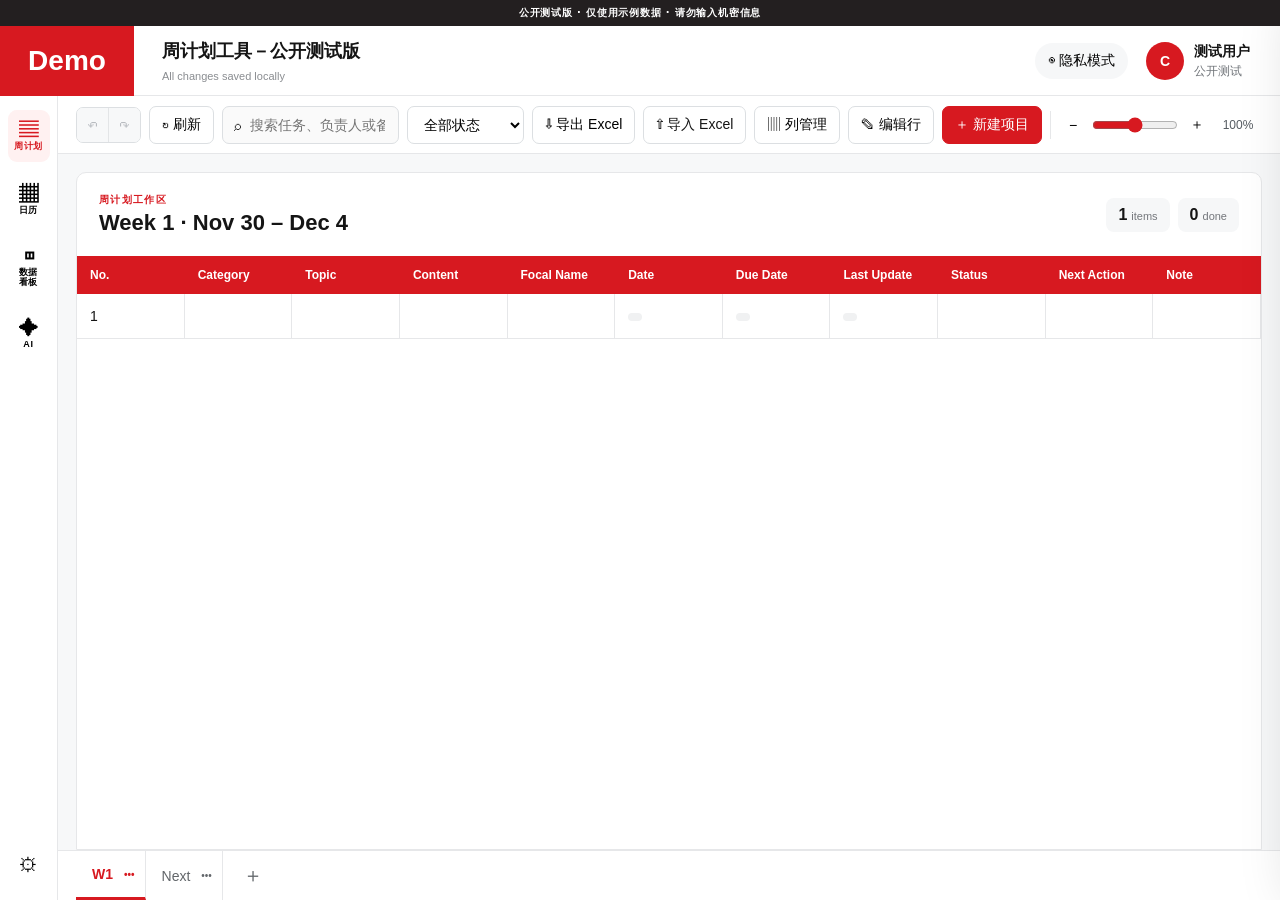
==== commit 2e79b1ca: "Use visitor local date for W1" ====
--- a/zh/index.html
+++ b/zh/index.html
@@ -68,6 +68,6 @@
   <dialog id="monthPicker" class="month-picker"><form method="dialog"><button class="x" value="cancel">×</button><p class="eyebrow">跳转日期</p><h2>选择月份和年份</h2><div class="wheel-picker"><label>月份<select id="monthWheel" size="5"></select></label><label>年份<select id="yearWheel" size="5"></select></label></div><div class="dialog-actions"><button value="cancel">取消</button><button value="default" id="applyMonth" class="primary">应用</button></div></form></dialog>
   <dialog id="privacyDialog"><form method="dialog"><button class="x">×</button><p class="eyebrow">AI 与数据</p><h2>隐私设置</h2><label class="toggleline"><span><b>使用已连接的 AI</b><small>将当前可见页面发送至公司管理的服务器。</small></span><input id="remoteToggle" type="checkbox" disabled></label><div class="policy"><b>建议的正式环境配置</b><p>API 密钥应仅保存在服务器端；启用 SSO 和角色权限；只发送必要数据；关闭模型响应存储，并确认公司的数据保留要求。</p></div><button class="primary" value="default">完成</button></form></dialog>
   <script src="vendor/exceljs.min.js"></script>
-  <script src="app.js?v=4"></script>
+  <script src="app.js?v=5"></script>
 </body>
 </html>
